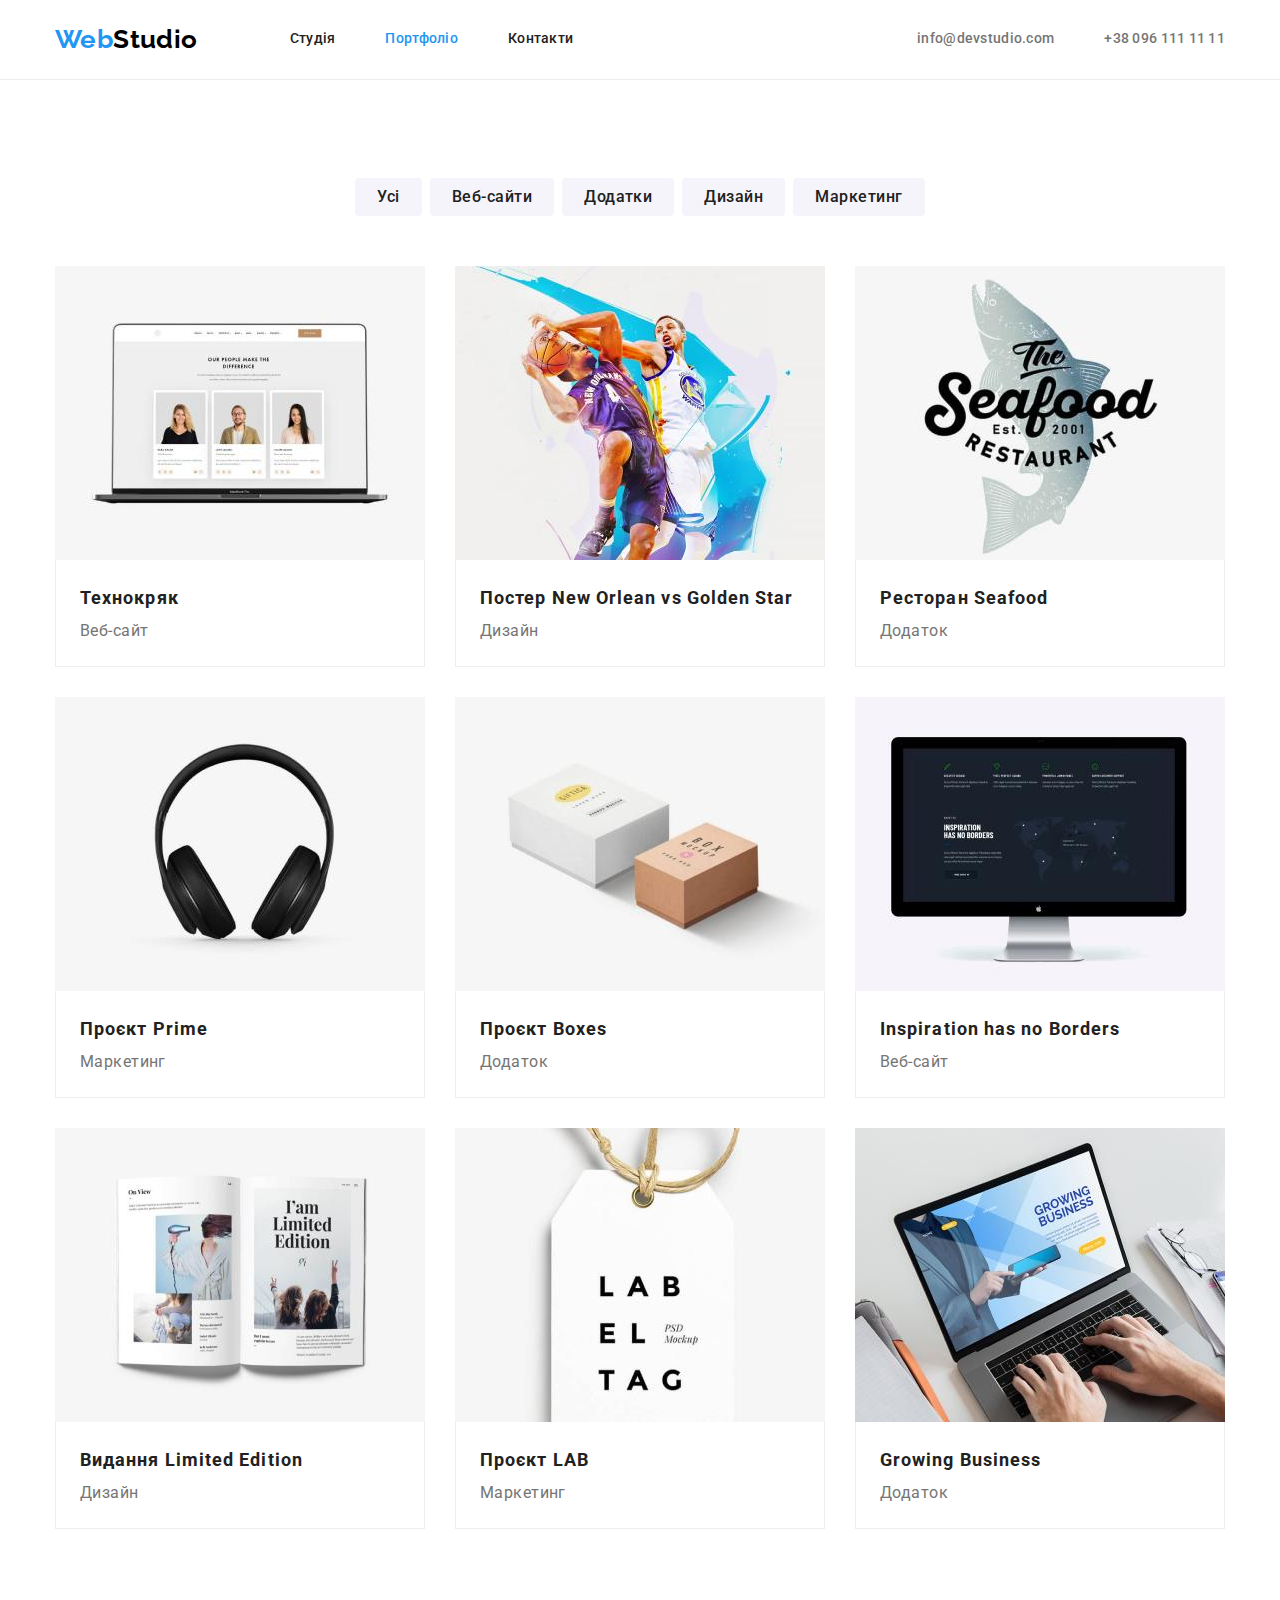
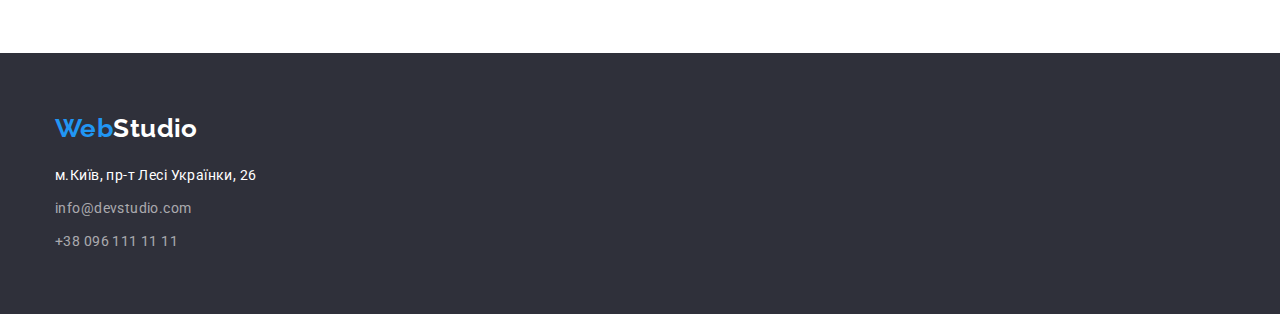
==== portfolio.html @ 44aba61b "Clone previous repository" ====
<!DOCTYPE html>
<html lang="uk">
    <head>
        <meta charset="UTF-8">
        <meta http-equiv="X-UA-Compatible" content="IE=edge">
        <meta name="viewport" content="width=device-width, initial-scale=1.0">
        <title>goit-markup-hw-04</title>
        <link rel="stylesheet" href="https://cdnjs.cloudflare.com/ajax/libs/modern-normalize/1.0.0/modern-normalize.min.css" />
        <link rel="stylesheet" href="./css/main.css">
        <link rel="preconnect" href="https://fonts.googleapis.com">
        <link rel="preconnect" href="https://fonts.gstatic.com" crossorigin>
        <link href="https://fonts.googleapis.com/css2?family=Raleway:wght@700&family=Roboto:wght@400;500;700;900&display=swap"
            rel="stylesheet">
    </head>
    <body>
        <header class="page-header">
            <div class="container flex-block">
                <a href="./index.html" class="logo">Web<span>Studio</span></a>
                <nav class="site-nav">
                    <ul class="navigation">
                        <li class="nav-item"><a href="./index.html" class="link">Студія</a></li>
                        <li class="nav-item"><a href="./portfolio.html" class="link active">Портфоліо</a></li>
                        <li class="nav-item"><a href="" class="link">Контакти</a></li>
                    </ul>
                </nav>
                <ul class="contacts">
                    <li class="contacts-item"><a href="mailto:info@devstudio.com" class="link">info@devstudio.com</a></li>
                    <li class="contacts-item"><a href="tel:+380961111111" class="link">+38 096 111 11 11</a></li>
                </ul>
            </div>
        </header>
        <main>
            <section class="portfolio section">
                <div class="container">
                    <h1 class="hidden-title">Портфоліо</h1>
                        <ul class="filter flex-block">
                            <li class="filter-item"><button type="button" class="filter-btn">Усі</button></li>
                            <li class="filter-item"><button type="button" class="filter-btn">Веб-сайти</button></li>
                            <li class="filter-item"><button type="button" class="filter-btn">Додатки</button></li>
                            <li class="filter-item"><button type="button" class="filter-btn">Дизайн</button></li>
                            <li class="filter-item"><button type="button" class="filter-btn">Маркетинг</button></li>
                        </ul>
                    <ul class="cards flex-block">
                        <li class="cards-item">
                            <a href="" class="link">
                                <div class="img-wrapper">
                                    <img src="./images/technocrack.jpg" alt="Приклад лендінгу" width="370" class="portfolio-img">
                                </div>
                                <div class="cards-content">
                                    <h2 class="portfolio-title">Технокряк</h2>
                                    <p class="portfolio-text">Веб-сайт</p>
                                </div>
                            </a>
                        </li>
                        <li class="cards-item">
                            <a href="" class="link">
                                <div class="img-wrapper">
                                    <img src="./images/poster.jpg" alt="Баскетболісти борються за м'яч" width="370" class="portfolio-img">
                                </div>
                                <div class="cards-content">
                                    <h2 class="portfolio-title">Постер <span lang="en">New Orlean vs Golden Star</span></h2>
                                    <p class="portfolio-text">Дизайн</p>
                                </div>
                            </a>
                        </li>
                        <li class="cards-item">
                            <a href="" class="link">
                                <div class="img-wrapper">
                                    <img src="./images/seafood.jpg" alt="Логотип рибного ресторану" width="370" class="portfolio-img">
                                </div>
                                <div class="cards-content">
                                    <h2 class="portfolio-title">Ресторан <span lang="en">Seafood</span></h2>
                                    <p class="portfolio-text">Додаток</p>   
                                </div>                         
                            </a>
                        </li>
                        <li class="cards-item">
                            <a href="" class="link">
                                <div class="img-wrapper">
                                    <img src="./images/prime.jpg" alt="Навушники" width="370" class="portfolio-img">
                                </div>
                                <div class="cards-content">
                                    <h2 class="portfolio-title">Проєкт <span lang="en">Prime</span></h2>
                                    <p class="portfolio-text">Маркетинг</p>
                                </div>
                            </a>
                        </li>
                        <li class="cards-item">
                            <a href="" class="link">
                                <div class="img-wrapper">
                                    <img src="./images/boxes.jpg" alt="Дві коробки" width="370" class="portfolio-img">
                                </div>
                                <div class="cards-content">
                                    <h2 class="portfolio-title">Проєкт <span lang="en">Boxes</span></h2>
                                    <p class="portfolio-text">Додаток</p>
                                </div>
                            </a>
                        </li>
                        <li class="cards-item">
                            <a href="" class="link">
                                <div class="img-wrapper">
                                    <img src="./images/no_borders.jpg" alt="Монітор з мапою" width="370" class="portfolio-img">
                                </div>
                                <div class="cards-content">
                                    <h2 class="portfolio-title" lang="en">Inspiration has no Borders</h2>
                                    <p class="portfolio-text">Веб-сайт</p>
                                </div>
                            </a>
                        </li>
                        <li class="cards-item">
                            <a href="" class="link">
                                <div class="img-wrapper">
                                    <img src="./images/lim_ed.jpg" alt="Шпальти журналу" width="370" class="portfolio-img">
                                </div>
                                <div class="cards-content">
                                    <h2 class="portfolio-title">Видання <span lang="en">Limited Edition</span></h2>
                                    <p class="portfolio-text">Дизайн</p>
                                </div>
                            </a>
                        </li>
                        <li class="cards-item">
                            <a href="./index.html" class="link">
                                <div class="img-wrapper"> 
                                    <img src="./images/LAB.jpg" alt="Ярлик" width="370" class="portfolio-img">
                                </div>
                                <div class="cards-content">
                                    <h2 class="portfolio-title">Проєкт <span lang="en">LAB</span></h2>
                                    <p class="portfolio-text">Маркетинг</p>
                                </div>
                            </a>
                        </li>
                        <li class="cards-item">
                            <a href="" class="link">
                                <div class="img-wrapper">
                                    <img src="./images/grow-business.jpg" alt="Сайт про бізнес в ноутбуці" width="370" class="portfolio-img">
                                </div>
                                <div class="cards-content">
                                    <h2 class="portfolio-title" lang="en">Growing Business</h2>
                                    <p class="portfolio-text">Додаток</p>
                                </div>
                            </a>
                        </li>
                    </ul>
                </div>
            </section>
        </main>
        <footer class="page-footer">
            <div class="container">
                <a href="./index.html" class="logo">Web<span>Studio</span></a>
                <address class="adr">
                    <ul>
                        <li class="adr-item"><a href="https://goo.gl/maps/JgUuiA2P2E3TJJDB6" class="adr-link" rel="noopener noopener nofollow"> м.Київ, пр-т Лесі Українки, 26</a></li>
                        <li class="adr-item"><a href="mailto:info@devstudio.com" class="contact-link">info@devstudio.com</a></li>
                        <li class="adr-item"><a href="tel:+380961111111" class="contact-link">+38 096 111 11 11</a></li>
                    </ul>
                </address>
            </div>
        </footer>
    </body>
</html>
---- css/main.css ----
:root {
    --main-color:#757575;
    --title-color: #212121;
    --accent-color: #2196F3;
    --white-color: #ffffff;
    --secondary-bcg: #F5F4FA;
    --black-color: #000000;
    --footer-bcg: #2F303A;
    --btn-hover: #188CE8;
    --header-line: #ECECEC;
    --cards-line: #EEEEEE;
    --footer-contact: rgba(255, 255, 255, 0.6);
}

body {
    font-family: Roboto, Montserrat, DM Sans, sans-serif;
    color: var(--main-color);
    background-color: var(--white-color);
    font-size: 14px;
    letter-spacing: 0.03em;
    box-sizing: border-box;
}

h1, h2, h3, h4, h5, h6, p, ul {
    list-style: none;
    padding: 0;
    margin: 0;
}

.link {
    text-decoration: none;
    color: inherit;
}

.container {
    width: 1200px;
    margin: 0 auto;
    padding: 0 15px;
}

.section {
    padding: 94px 0;
}

.page-header .container {
    align-items: center;
    justify-content: center;
    padding: 24px 0;
}

.page-header{
    border-bottom: 1px solid var(--header-line);
}

.logo span {
    color: var(--black-color);
}

.logo {
    color: var(--accent-color);
    text-decoration: none;
    font-family: Raleway, sans-serif;
    font-size: 26px;
    font-weight: 700;
    line-height: 1.19;
}

.site-nav {
    margin-left: 92px;
}

.navigation {
    display: flex;
}

.nav-item {
    color: var(--title-color);
    font-weight: 500;
    line-height: 1.14;
    letter-spacing: 0.02em;
}

.nav-item .link, 
.contactas-item .link{
    padding: 32px 0;
}
.nav-item:not(:last-child),
.contacts-item:not(:last-child) {
    margin-right: 50px;
}
.nav-item .link:hover, .link:focus, .link.active, 
.contacts-item .link:hover, .link:focus, .link.active{
    color: var(--accent-color);
}

.contacts {
    display: flex;
    margin-left: 344px;
    color: var(--main-color);
    font-weight: 500;
    line-height: 1.14;
    letter-spacing: 0.02em;
}

.hero {
    background: var(--footer-bcg);
    padding: 200px 20px;
}

.hero .container {
    text-align: center;
    margin: 0 auto;
    max-width: 696px;
}

.hero-title {
    color: var(--white-color);
    font-weight: 900;
    font-size: 44px;
    line-height: 1.36;
    letter-spacing: 0.06em;
    text-transform: uppercase;
    text-align: center;
    margin: 0 auto;
    max-width: 696px;
}

.hero-btn {
    background-color: var(--accent-color);
    color: var(--white-color);
    font-family: Roboto, Montserrat, DM Sans, sans-serif;
    font-weight: 700;
    line-height: 1.88;
    letter-spacing: 0.06em;
    cursor: pointer;
    box-shadow: 0px 4px 4px rgba(0, 0, 0, 0.15);
    border-radius: 4px;
    padding: 10px 32px;
    margin-top: 30px;
}

.hero-btn:hover {
    background-color: var(--btn-hover);
}

.hidden-title{
    visibility: hidden;
    margin-bottom: -28px;
}

.section-title {
    color: var(--title-color);
    font-weight: 700;
    font-size: 36px;
    line-height: 1.16;
    text-align: center;
    letter-spacing: 0.03em;
    margin-bottom: 50px;
}

.features-item:not(:last-child),
.worktypes-item:not(:last-child),
.team-item:not(:last-child) {
    margin-right: 30px;
}

.flex-block {
    display: flex;
    justify-content: center;
}

.features-title {
    color: var(--title-color);
    font-weight: 700;
    font-size: 14px;
    line-height: 1.14;
    text-transform: uppercase;
    margin-bottom: 10px;
}

.features-text {
    line-height: 1.71; 
}

.features {
    padding-bottom: 0;
}

.features-item {
    width: 100%;
}

.team {
    background-color: var(--secondary-bcg);
}

.team-item {
    width: 270px;
    background-color: var(--white-color);
    box-shadow: 0px 1px 3px rgba(0, 0, 0, 0.12), 0px 1px 1px rgba(0, 0, 0, 0.14), 0px 2px 1px rgba(0, 0, 0, 0.2);
    border-radius: 0px 0px 4px 4px;
}

.team-title {
    color: var(--title-color);
    font-weight: 500;
    font-size: 16px;
    line-height: 1.19;
    text-align: center;
    margin: 30px 0 10px;
}

.team-text {
    line-height: 1.19;
    text-align: center;
    margin-bottom: 30px;
}

.page-footer {
    background-color: var(--footer-bcg);
    padding: 60px 0;
}

.page-footer .container {
    display: inherit;
}

.page-footer .logo {
    margin-bottom: 20px;
    display: inherit;
}

.page-footer span {
    color: var(--white-color);
}

.adr {
    font-style: normal;
    line-height: 1.71;
}

.adr-item:not(:last-child) {
    margin-bottom: 9px;
}

.adr-link {
    color: var(--white-color);
    text-decoration: none;
}

.contact-link {
    color: rgba(255, 255, 255, 0.6);
    text-decoration: none;
}

.filter-item:not(:last-child) {
    margin-right: 8px;
}

.filter-btn {
    color: var(--title-color);
    background-color: var(--secondary-bcg);
    border-radius: 4px;
    font-size: 16px;
    font-weight: 500;
    line-height: 1.62;
    letter-spacing: 0.03em;
    border: none;
    padding: 6px 22px;
}

.filter-btn:hover, .filter-btn:focus {
    color: var(--white-color);
    background-color: var(--accent-color);
    box-shadow: 0px 3px 1px rgba(0, 0, 0, 0.1), 0px 1px 2px rgba(0, 0, 0, 0.08), 0px 2px 2px rgba(0, 0, 0, 0.12);
    border-radius: 4px;
    cursor: pointer;
}

.cards {
    margin-top: 50px;
    flex-wrap: wrap;
}

.cards-item {
    margin-right: 30px;
    margin-bottom: 30px;
    width: 370px;
}

.cards-item:nth-child(3n) {
    margin-right: 0;
}

.cards-item:hover {
    box-shadow: 0px 1px 1px rgba(0, 0, 0, 0.12), 0px 4px 4px rgba(0, 0, 0, 0.06), 1px 4px 6px rgba(0, 0, 0, 0.16);
}

.img-wrapper {
    font-size: 0;
}

.cards-content {
    padding: 20px 24px;
    border: 1px solid var(--cards-line);
    border-top: none;
}

.portfolio-title {
    color: var(--title-color);
    font-weight: 700;
    font-size: 18px;
    line-height: 2;
    letter-spacing: 0.06em;
}

.portfolio-text {
    color: var(--main-color);
    line-height: 1.88;
    font-size: 16px;
}
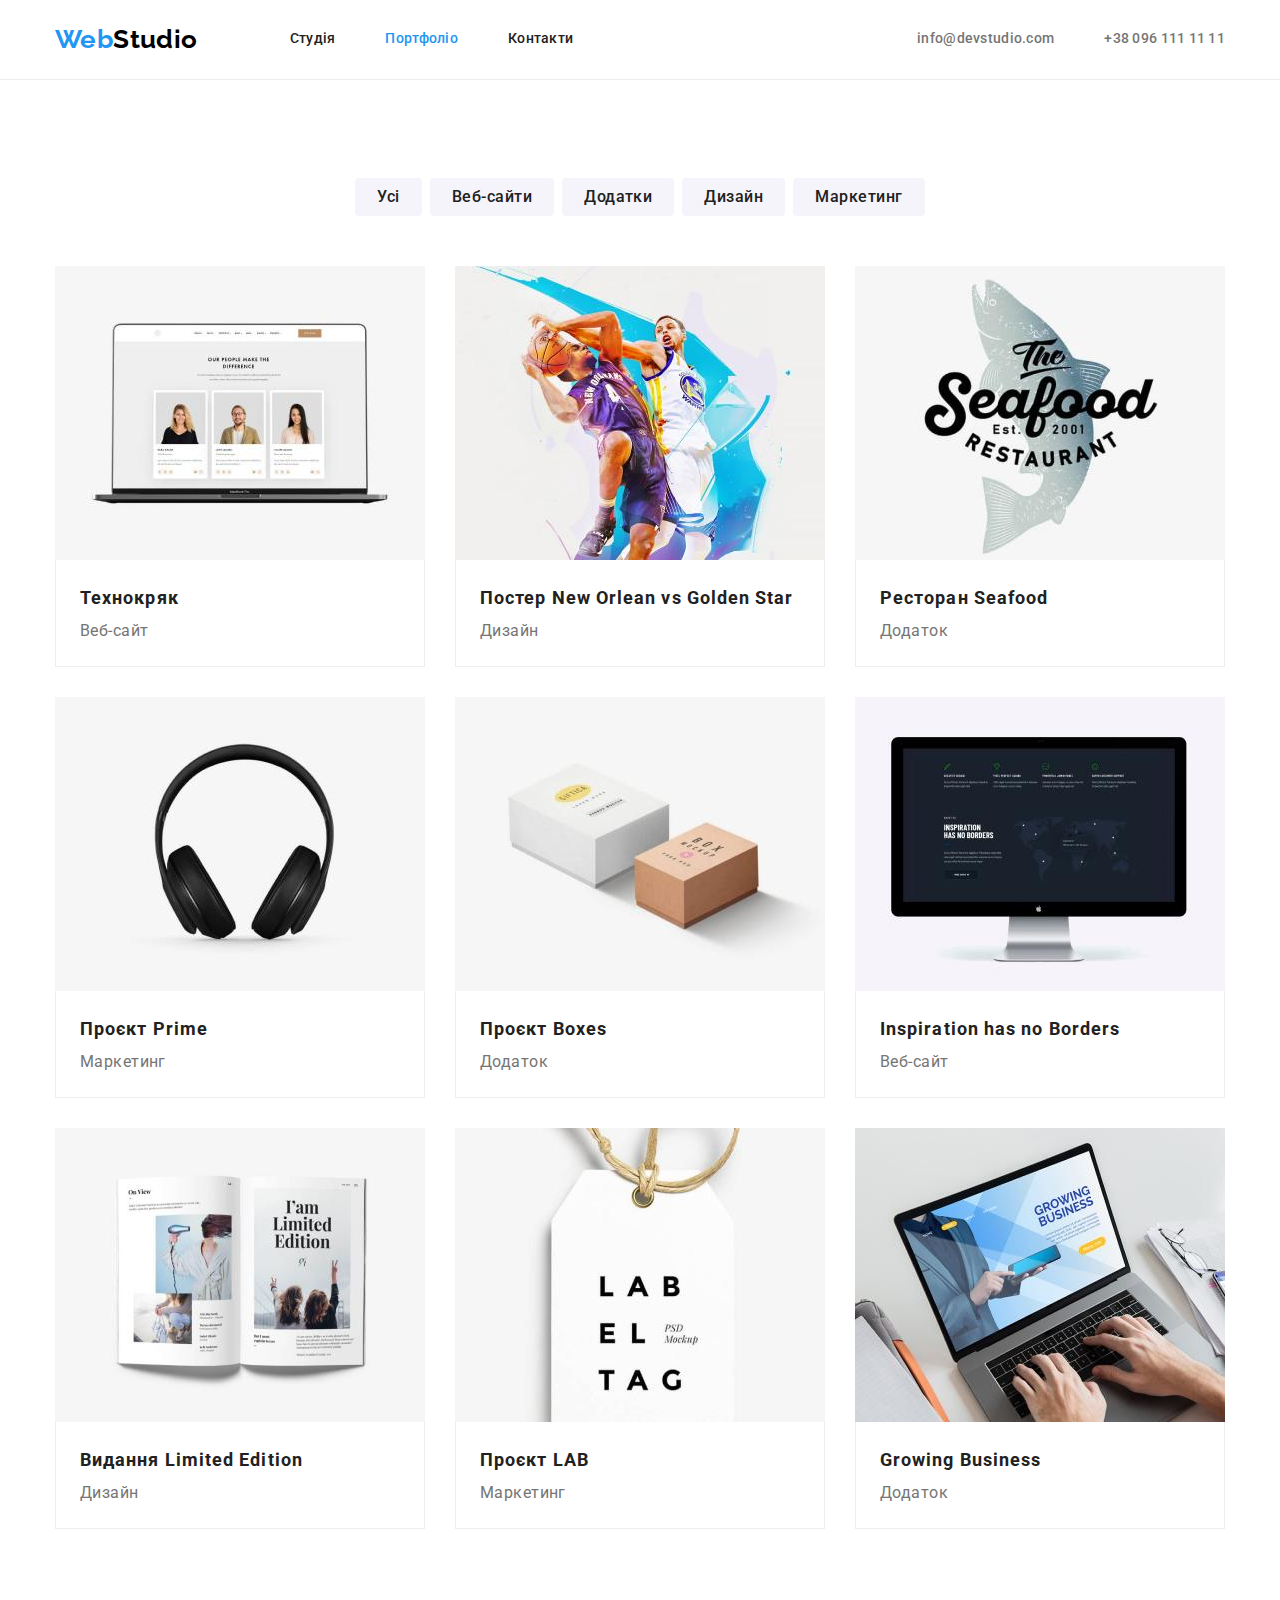
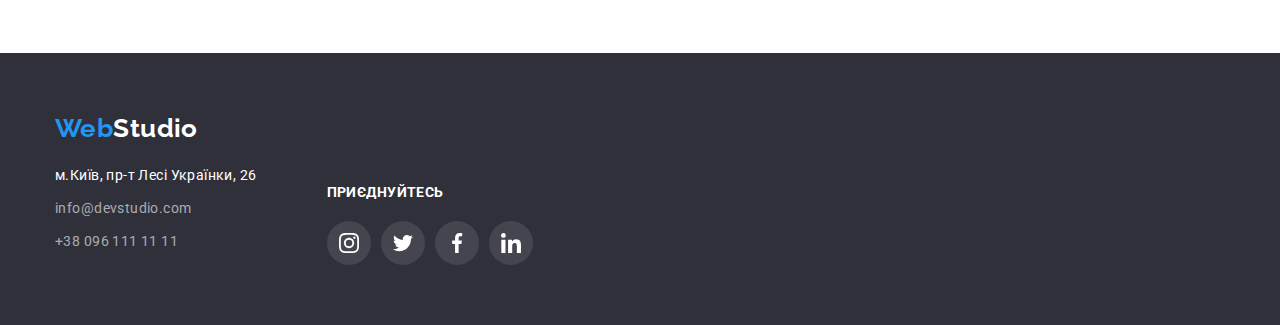
==== commit 34c261d6: "update footer" ====
--- a/portfolio.html
+++ b/portfolio.html
@@ -146,14 +146,51 @@
         </main>
         <footer class="page-footer">
             <div class="container">
-                <a href="./index.html" class="logo">Web<span>Studio</span></a>
-                <address class="adr">
-                    <ul>
-                        <li class="adr-item"><a href="https://goo.gl/maps/JgUuiA2P2E3TJJDB6" class="adr-link" rel="noopener noopener nofollow"> м.Київ, пр-т Лесі Українки, 26</a></li>
-                        <li class="adr-item"><a href="mailto:info@devstudio.com" class="contact-link">info@devstudio.com</a></li>
-                        <li class="adr-item"><a href="tel:+380961111111" class="contact-link">+38 096 111 11 11</a></li>
+                <div class="adr-block">
+                    <a href="./index.html" class="logo">Web<span>Studio</span></a>
+                    <address class="adr">
+                        <ul>
+                            <li class="adr-item"><a href="https://goo.gl/maps/JgUuiA2P2E3TJJDB6" class="adr-link"
+                                    rel="noopener noopener nofollow">м.Київ, пр-т Лесі Українки, 26</a></li>
+                            <li class="adr-item"><a href="mailto:info@devstudio.com" class="contact-link">info@devstudio.com</a>
+                            </li>
+                            <li class="adr-item"><a href="tel:+380961111111" class="contact-link">+38 096 111 11 11</a></li>
+                        </ul>
+                    </address>
+                </div>
+                <div class="join-block">
+                    <h2 class="join-title">Приєднуйтесь</h2>
+                    <ul class="flex-block">
+                        <li class="social-item">
+                            <a href="" class="social-link">
+                                <svg width="20" height="20" class="social-icon">
+                                    <use href="./images/symbol-defs.svg#instagram"></use>
+                                </svg>
+                            </a>
+                        </li>
+                        <li class="social-item">
+                            <a href="" class="social-link">
+                                <svg class="social-icon" width="20" height="20">
+                                    <use href="./images/symbol-defs.svg#twitter"></use>
+                                </svg>
+                            </a>
+                        </li>
+                        <li class="social-item">
+                            <a href="" class="social-link">
+                                <svg class="social-icon" width="20" height="20">
+                                    <use href="./images/symbol-defs.svg#facebook"></use>
+                                </svg>
+                            </a>
+                        </li>
+                        <li class="social-item">
+                            <a href="" class="social-link">
+                                <svg class="social-icon" width="20" height="20">
+                                    <use href="./images/symbol-defs.svg#linkedin"></use>
+                                </svg>
+                            </a>
+                        </li>
                     </ul>
-                </address>
+                </div>
             </div>
         </footer>
     </body>
--- a/css/main.css
+++ b/css/main.css
@@ -6,10 +6,13 @@
     --secondary-bcg: #F5F4FA;
     --black-color: #000000;
     --footer-bcg: #2F303A;
+    --hero-overlay: rgba(47, 48, 58, 0.4);
     --btn-hover: #188CE8;
     --header-line: #ECECEC;
     --cards-line: #EEEEEE;
     --footer-contact: rgba(255, 255, 255, 0.6);
+    --logo-icons: #AFB1B8;
+    --footer-links: rgba(255, 255, 255, 0.1);
 }
 
 body {
@@ -103,7 +106,10 @@
 }
 
 .hero {
-    background: var(--footer-bcg);
+    background-image: url(../images/hero-bcg.jpg),
+    linear-gradient(var(--hero-overlay), var(--hero-overlay));
+    background-position: center;
+    background-repeat: no-repeat;
     padding: 200px 20px;
 }
 
@@ -135,6 +141,7 @@
     cursor: pointer;
     box-shadow: 0px 4px 4px rgba(0, 0, 0, 0.15);
     border-radius: 4px;
+    border: none;
     padding: 10px 32px;
     margin-top: 30px;
 }
@@ -158,7 +165,10 @@
     margin-bottom: 50px;
 }
 
-.features-item:not(:last-child),
+.features .flex-block {
+    justify-content: space-between;
+}
+
 .worktypes-item:not(:last-child),
 .team-item:not(:last-child) {
     margin-right: 30px;
@@ -169,12 +179,22 @@
     justify-content: center;
 }
 
+.features {
+    padding-bottom: 0;
+}
+
+.features-bcg{
+    background-color: var(--secondary-bcg);
+    padding: 25px 100px;
+}
+
 .features-title {
     color: var(--title-color);
     font-weight: 700;
     font-size: 14px;
     line-height: 1.14;
     text-transform: uppercase;
+    margin-top: 30px;
     margin-bottom: 10px;
 }
 
@@ -182,12 +202,8 @@
     line-height: 1.71; 
 }
 
-.features {
-    padding-bottom: 0;
-}
-
 .features-item {
-    width: 100%;
+    width: 23%;
 }
 
 .team {
@@ -207,13 +223,66 @@
     font-size: 16px;
     line-height: 1.19;
     text-align: center;
-    margin: 30px 0 10px;
 }
 
 .team-text {
     line-height: 1.19;
     text-align: center;
-    margin-bottom: 30px;
+    margin: 10px auto 16px;
+}
+
+.team .flex-block {
+    justify-content: space-between;
+}
+
+.team-content {
+    padding: 30px 32px;
+}
+
+.social-link {
+    display: flex;
+    align-items: center;
+    justify-content: center;
+    width: 44px;
+    height: 44px;
+}
+
+.social-link:hover, .social-link:focus {
+    background-color: var(--accent-color);
+    border-radius: 50%;
+    border: none;
+}
+
+.team .social-icon {
+    display: inline-block;
+    fill: var(--logo-icons);
+}
+
+.team .social-icon:hover, .social-icon:focus {
+    fill: var(--white-color)
+}
+
+.clients .flex-block {
+    justify-content: space-between;
+}
+
+.clients-link {
+    padding: 16px 32px;
+    border: 1px solid var(--logo-icons);
+    border-radius: 4px;
+    display: block;
+}
+
+.clients-link:hover, .clients-link:focus {
+    border-color: var(--accent-color);
+}
+
+.clients-icon {
+    fill: var(--logo-icons);
+}
+
+.clients-icon:hover, .clients-link:focus {
+    fill: var(--accent-color);
 }
 
 .page-footer {
@@ -222,7 +291,7 @@
 }
 
 .page-footer .container {
-    display: inherit;
+    display: flex;
 }
 
 .page-footer .logo {
@@ -251,6 +320,39 @@
 .contact-link {
     color: rgba(255, 255, 255, 0.6);
     text-decoration: none;
+}
+
+.adr-block {
+    margin-right: 70px;
+}
+.join-block {
+    margin-top: 72px;
+}
+
+.join-block .social-item:not(:last-child) {
+    margin-right: 10px;
+}
+
+.join-block .social-link {
+    background-color: var(--footer-links);
+    border-radius: 50%;
+}
+
+.join-block .social-link:hover, .join-block .social-link:focus {
+    background-color: var(--accent-color);
+}
+
+.join-block .social-icon {
+    fill: var(--white-color);
+}
+
+.join-title {
+    font-weight: 700;
+    font-size: 14px;
+    line-height: 1.14;
+    text-transform: uppercase;
+    color: var(--white-color);
+    margin-bottom: 20px;
 }
 
 .filter-item:not(:last-child) {
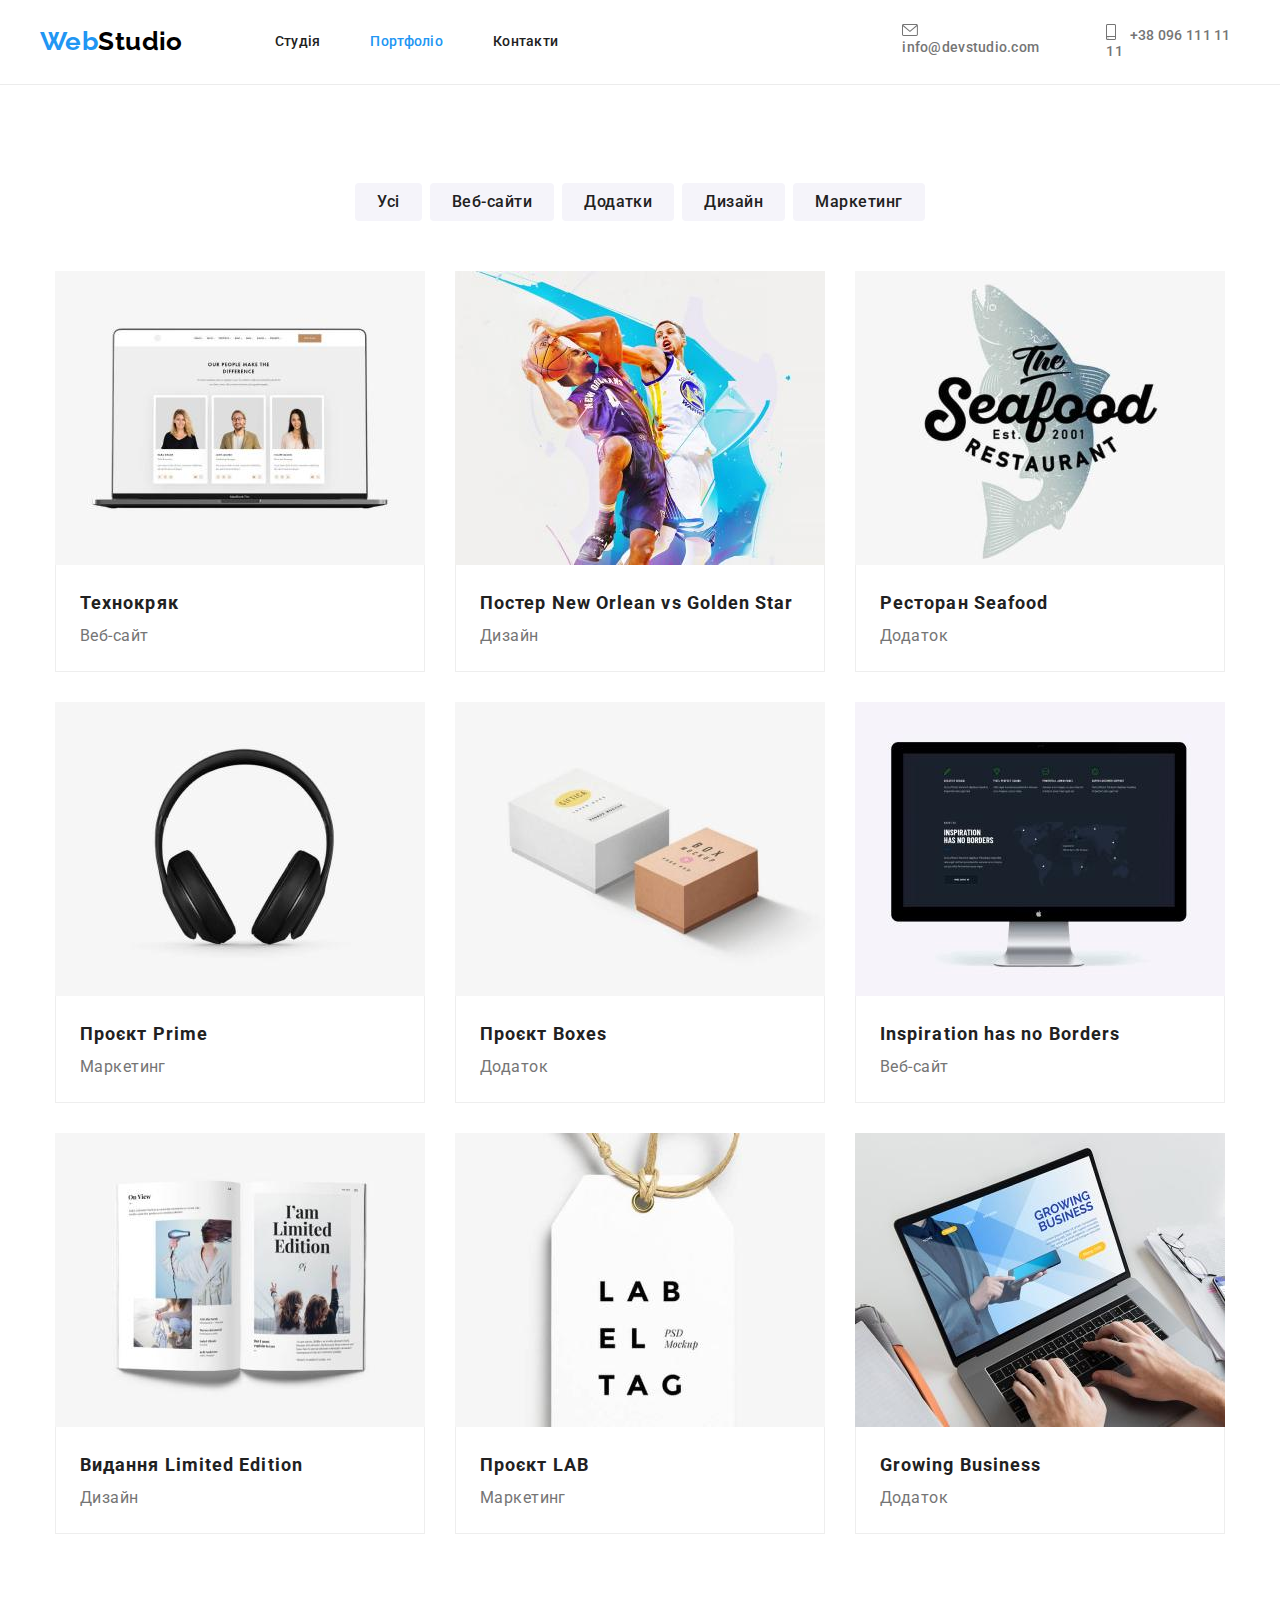
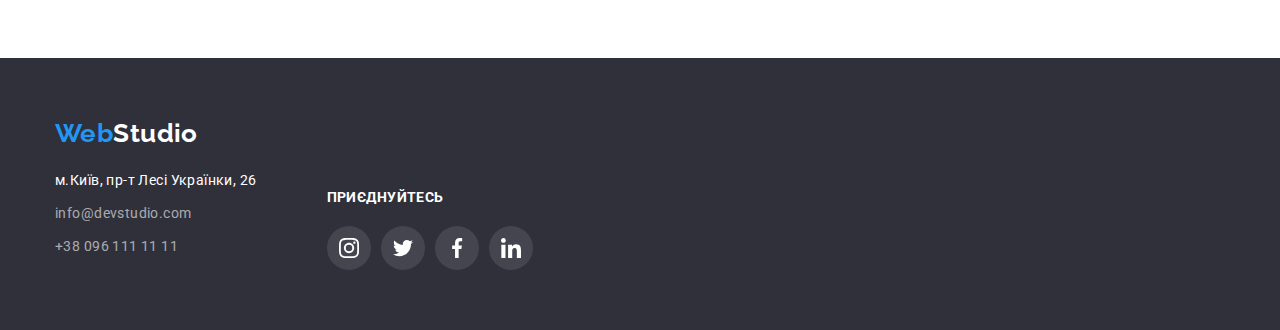
==== commit 87328ee8: "Add icons" ====
--- a/portfolio.html
+++ b/portfolio.html
@@ -24,8 +24,20 @@
                     </ul>
                 </nav>
                 <ul class="contacts">
-                    <li class="contacts-item"><a href="mailto:info@devstudio.com" class="link">info@devstudio.com</a></li>
-                    <li class="contacts-item"><a href="tel:+380961111111" class="link">+38 096 111 11 11</a></li>
+                    <li class="contacts-item">
+                        <a href="mailto:info@devstudio.com" class="link">
+                            <svg class="contacts-icon" width="16" height="12">
+                                <use href="./images/symbol-defs.svg#envelope"></use>
+                            </svg>
+                        info@devstudio.com</a>                        
+                    </li>
+                    <li class="contacts-item">
+                        <a href="tel:+380961111111" class="link">
+                            <svg class="contacts-icon" width="10" height="16">
+                                <use href="./images/symbol-defs.svg#smartphone"></use>
+                            </svg>
+                        +38 096 111 11 11</a>
+                        </li>
                 </ul>
             </div>
         </header>
--- a/css/main.css
+++ b/css/main.css
@@ -105,6 +105,15 @@
     letter-spacing: 0.02em;
 }
 
+.contacts-icon {
+    fill: var(--main-color);
+    margin-right: 10px;
+}
+
+.contacts-icon:hover, .contacts-icon:focus {
+    fill: var(--accent-color);
+}
+
 .hero {
     background-image: url(../images/hero-bcg.jpg),
     linear-gradient(var(--hero-overlay), var(--hero-overlay));
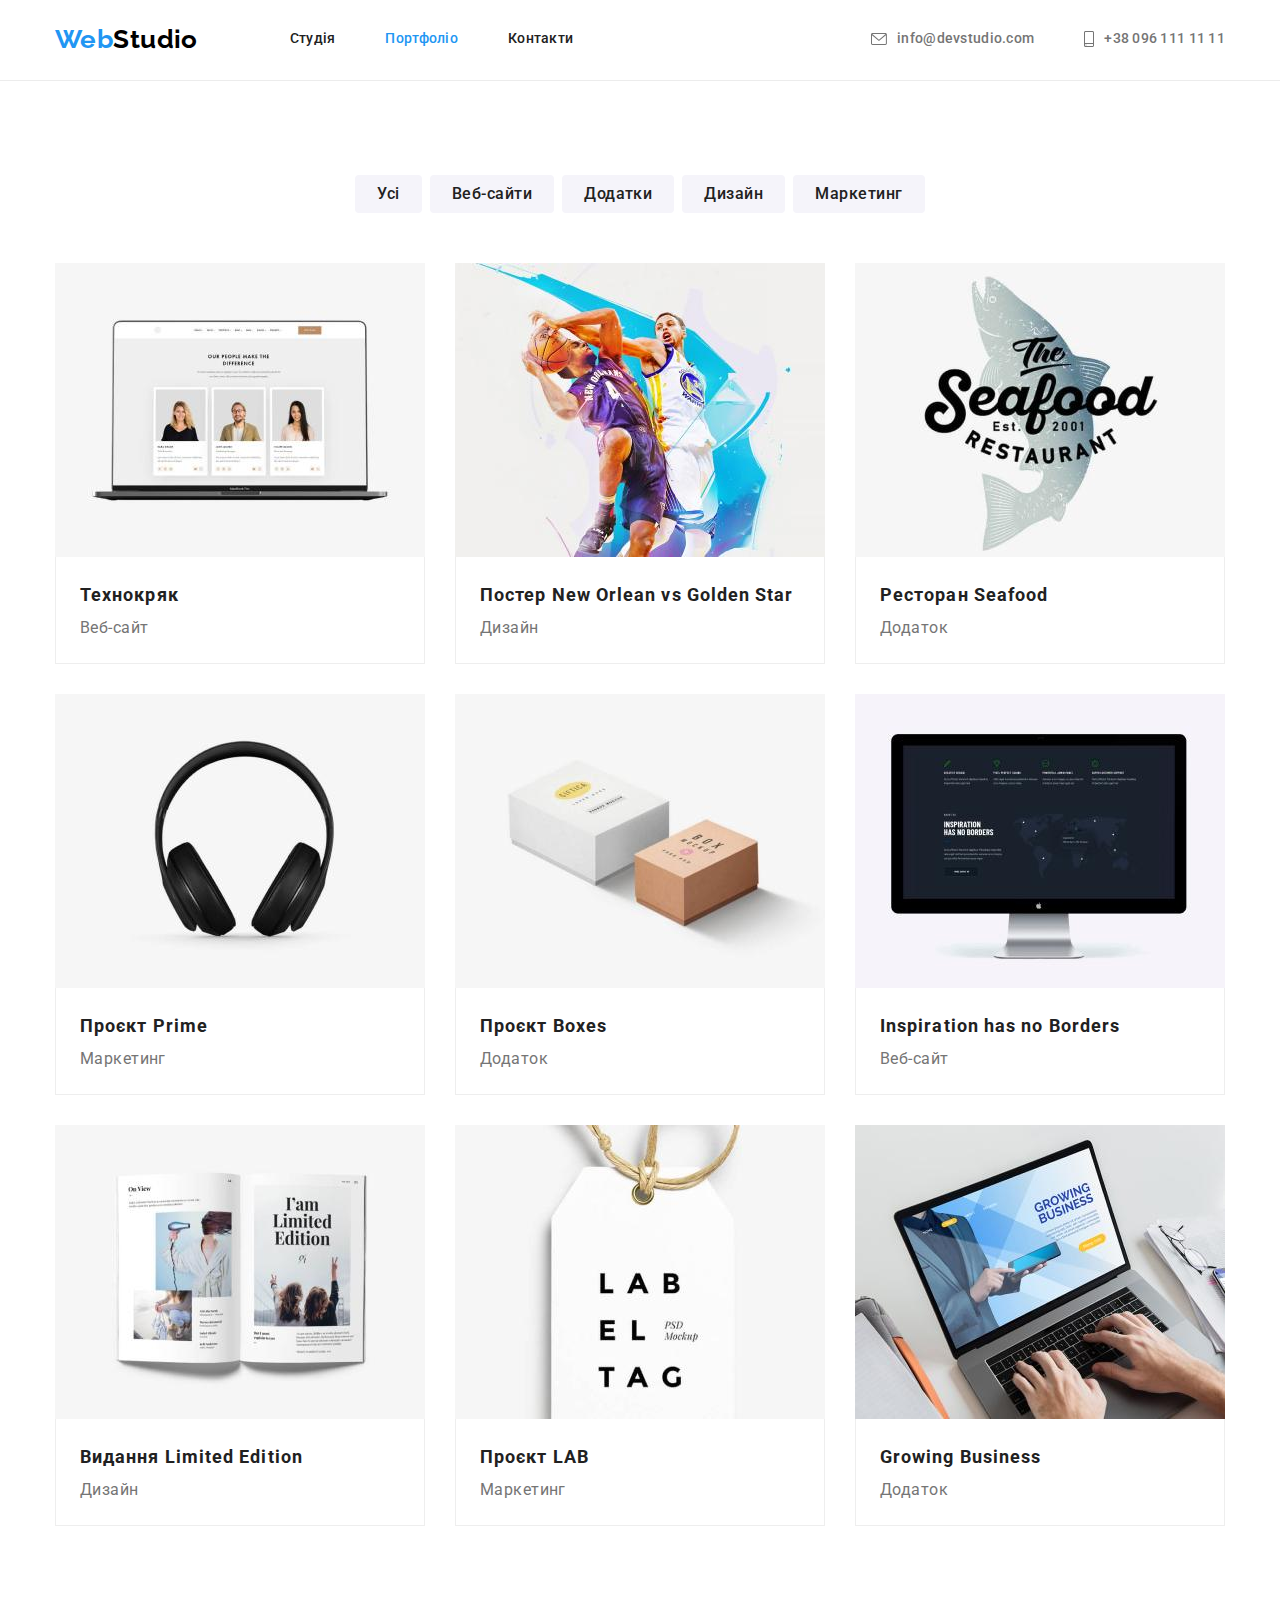
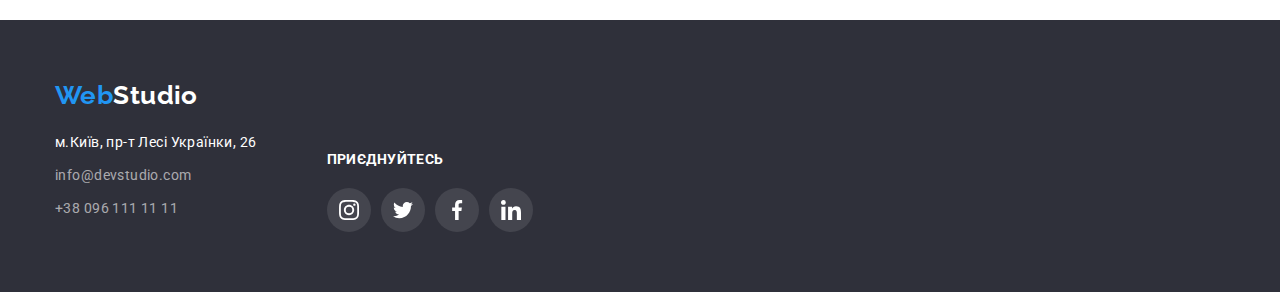
==== commit e3c63c0c: "Add corrections from hw3" ====
--- a/portfolio.html
+++ b/portfolio.html
@@ -44,7 +44,7 @@
         <main>
             <section class="portfolio section">
                 <div class="container">
-                    <h1 class="hidden-title">Портфоліо</h1>
+                    <h1 class="visually-hidden">Портфоліо</h1>
                         <ul class="filter flex-block">
                             <li class="filter-item"><button type="button" class="filter-btn">Усі</button></li>
                             <li class="filter-item"><button type="button" class="filter-btn">Веб-сайти</button></li>
--- a/css/main.css
+++ b/css/main.css
@@ -30,6 +30,11 @@
     margin: 0;
 }
 
+img {
+    display: block;
+    max-width: 100%;
+}
+
 .link {
     text-decoration: none;
     color: inherit;
@@ -48,11 +53,11 @@
 .page-header .container {
     align-items: center;
     justify-content: center;
-    padding: 24px 0;
 }
 
 .page-header{
     border-bottom: 1px solid var(--header-line);
+    padding: 24px 0 25px;
 }
 
 .logo span {
@@ -98,19 +103,26 @@
 
 .contacts {
     display: flex;
-    margin-left: 344px;
+    align-items: center;
+    margin-left: auto;
     color: var(--main-color);
     font-weight: 500;
     line-height: 1.14;
     letter-spacing: 0.02em;
 }
 
+.contacts-item .link {
+    display: flex;
+    align-items: center;
+}
+
 .contacts-icon {
     fill: var(--main-color);
     margin-right: 10px;
 }
 
-.contacts-icon:hover, .contacts-icon:focus {
+.contacts-item .link:hover .contacts-icon,
+.contacts-item .link:focus .contacts-icon {
     fill: var(--accent-color);
 }
 
@@ -119,7 +131,7 @@
     linear-gradient(var(--hero-overlay), var(--hero-overlay));
     background-position: center;
     background-repeat: no-repeat;
-    padding: 200px 20px;
+    padding: 200px 0;
 }
 
 .hero .container {
@@ -144,6 +156,7 @@
     background-color: var(--accent-color);
     color: var(--white-color);
     font-family: Roboto, Montserrat, DM Sans, sans-serif;
+    font-size: 16px;
     font-weight: 700;
     line-height: 1.88;
     letter-spacing: 0.06em;
@@ -159,9 +172,15 @@
     background-color: var(--btn-hover);
 }
 
-.hidden-title{
-    visibility: hidden;
-    margin-bottom: -28px;
+.visually-hidden {
+    position: absolute;
+    width: 1px;
+    height: 1px;
+    margin: -1px;
+    padding: 0;
+    overflow: hidden;
+    border: 0;
+    clip: rect(0 0 0 0);
 }
 
 .section-title {
@@ -232,6 +251,7 @@
     font-size: 16px;
     line-height: 1.19;
     text-align: center;
+    margin-bottom: 4px;
 }
 
 .team-text {
@@ -267,7 +287,8 @@
     fill: var(--logo-icons);
 }
 
-.team .social-icon:hover, .social-icon:focus {
+.social-link:hover .social-icon,
+.social-link:focus .social-icon {
     fill: var(--white-color)
 }
 
@@ -290,7 +311,8 @@
     fill: var(--logo-icons);
 }
 
-.clients-icon:hover, .clients-link:focus {
+.clients-link:hover .clients-icon, 
+.clients-link:focus .clients-icon {
     fill: var(--accent-color);
 }
 
@@ -403,6 +425,10 @@
     margin-right: 0;
 }
 
+.cards-item:nth-last-child(-n + 3) {
+    margin-bottom: 0;
+}
+
 .cards-item:hover {
     box-shadow: 0px 1px 1px rgba(0, 0, 0, 0.12), 0px 4px 4px rgba(0, 0, 0, 0.06), 1px 4px 6px rgba(0, 0, 0, 0.16);
 }
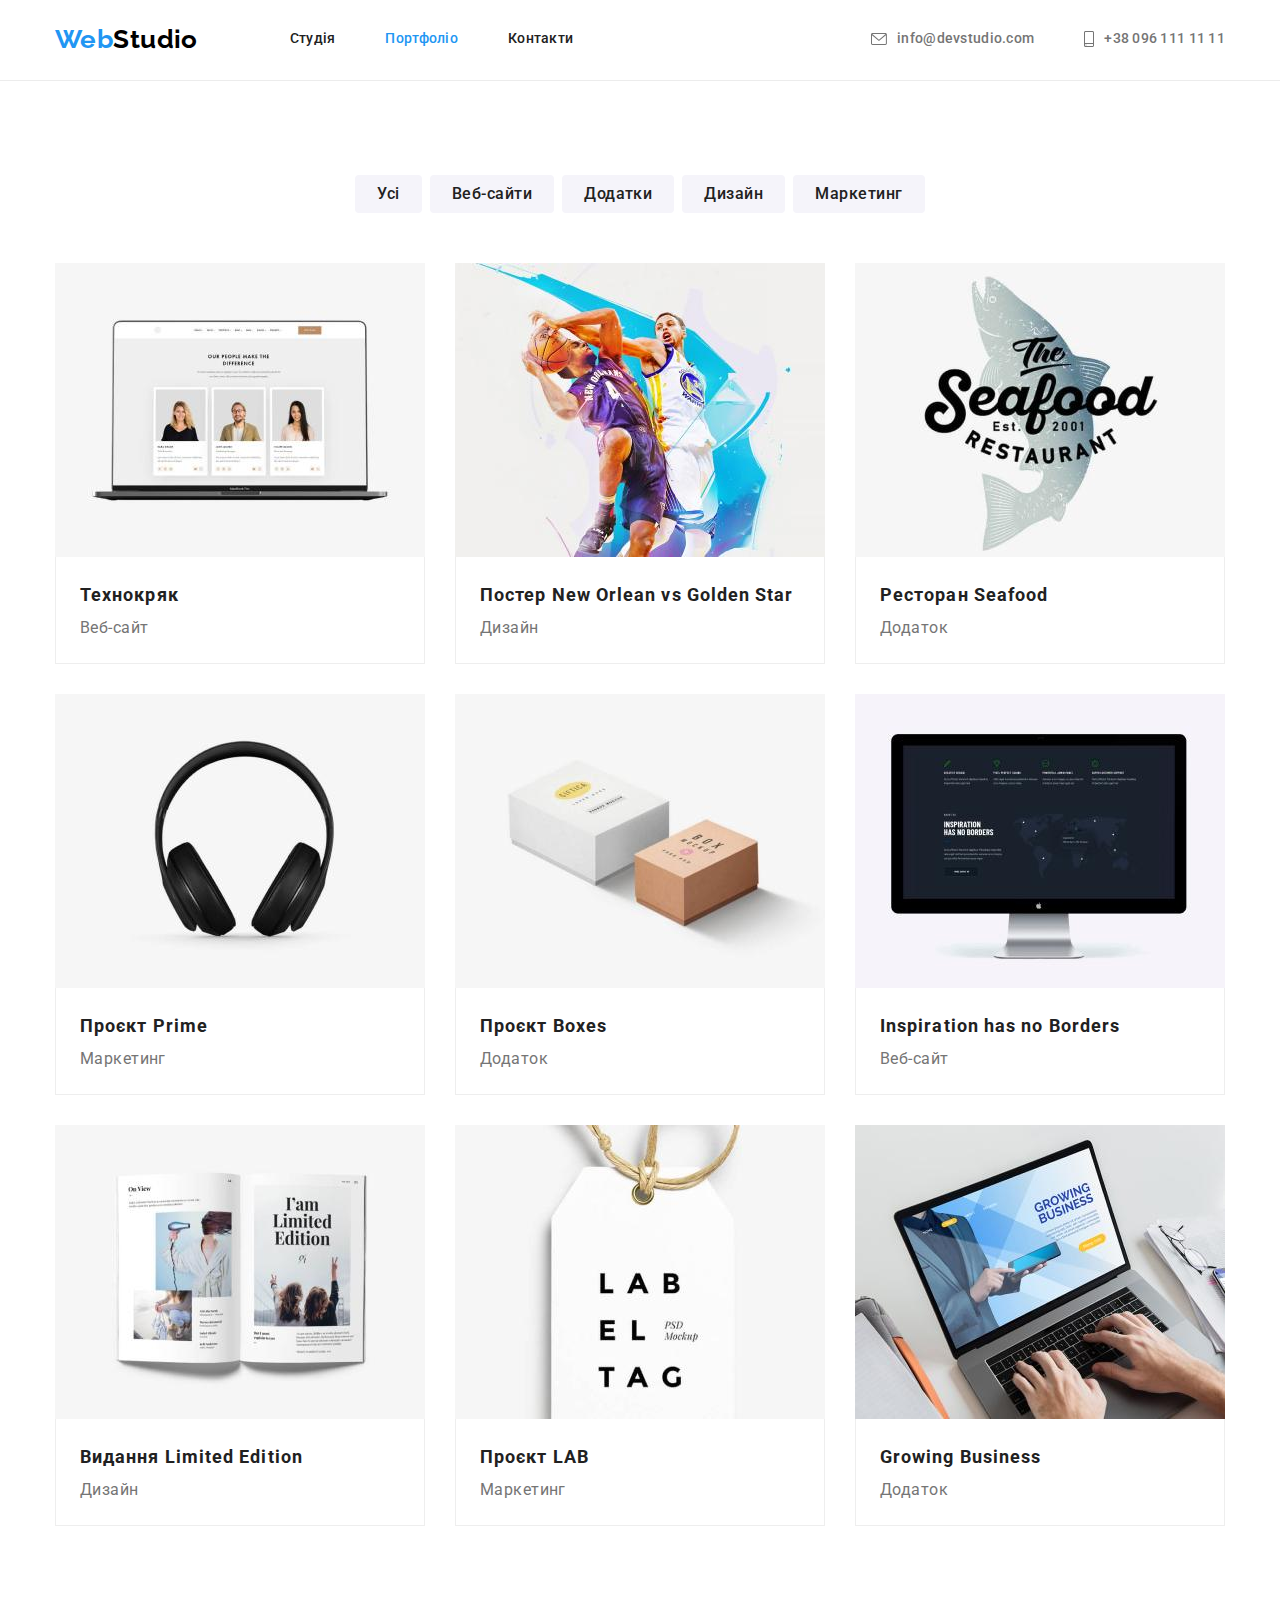
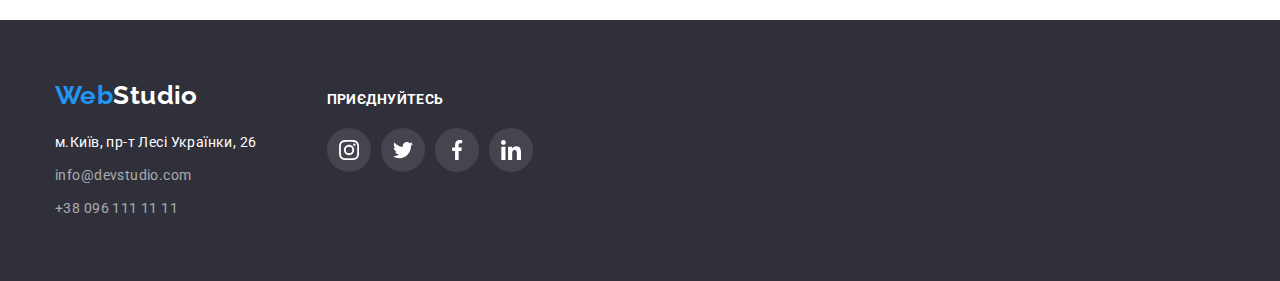
==== commit e263782e: "Add corrections from feedback" ====
--- a/portfolio.html
+++ b/portfolio.html
@@ -171,7 +171,7 @@
                     </address>
                 </div>
                 <div class="join-block">
-                    <h2 class="join-title">Приєднуйтесь</h2>
+                    <p class="join-title">Приєднуйтесь</p>
                     <ul class="flex-block">
                         <li class="social-item">
                             <a href="" class="social-link">
--- a/css/main.css
+++ b/css/main.css
@@ -33,6 +33,7 @@
 img {
     display: block;
     max-width: 100%;
+    height: auto;
 }
 
 .link {
@@ -127,11 +128,14 @@
 }
 
 .hero {
-    background-image: url(../images/hero-bcg.jpg),
-    linear-gradient(var(--hero-overlay), var(--hero-overlay));
+    background-image: linear-gradient(var(--hero-overlay), var(--hero-overlay)),
+    url(../images/hero-bcg.jpg);
     background-position: center;
     background-repeat: no-repeat;
     padding: 200px 0;
+    max-width: 1600px;
+    margin-left: auto;
+    margin-right: auto;
 }
 
 .hero .container {
@@ -212,8 +216,13 @@
 }
 
 .features-bcg{
+    display: flex;
+    align-items: center;
+    justify-content: center;
+    width: 270px;
+    height: 120px;
     background-color: var(--secondary-bcg);
-    padding: 25px 100px;
+    border-radius: 4px;
 }
 
 .features-title {
@@ -295,12 +304,19 @@
 .clients .flex-block {
     justify-content: space-between;
 }
+.clients-item {
+    width: 170px;
+    height: 92px;
+}
 
 .clients-link {
-    padding: 16px 32px;
+    width: 100%;
+    height: 100%;
+    display: flex;
+    align-items: center;
+    justify-content: center;
     border: 1px solid var(--logo-icons);
     border-radius: 4px;
-    display: block;
 }
 
 .clients-link:hover, .clients-link:focus {
@@ -323,6 +339,7 @@
 
 .page-footer .container {
     display: flex;
+    align-items: baseline;
 }
 
 .page-footer .logo {
@@ -355,9 +372,6 @@
 
 .adr-block {
     margin-right: 70px;
-}
-.join-block {
-    margin-top: 72px;
 }
 
 .join-block .social-item:not(:last-child) {
@@ -429,7 +443,12 @@
     margin-bottom: 0;
 }
 
-.cards-item:hover {
+.cards-item .link {
+    display: block;
+}
+
+.cards-item .link:hover,
+.cards-item .link:focus {
     box-shadow: 0px 1px 1px rgba(0, 0, 0, 0.12), 0px 4px 4px rgba(0, 0, 0, 0.06), 1px 4px 6px rgba(0, 0, 0, 0.16);
 }
 
